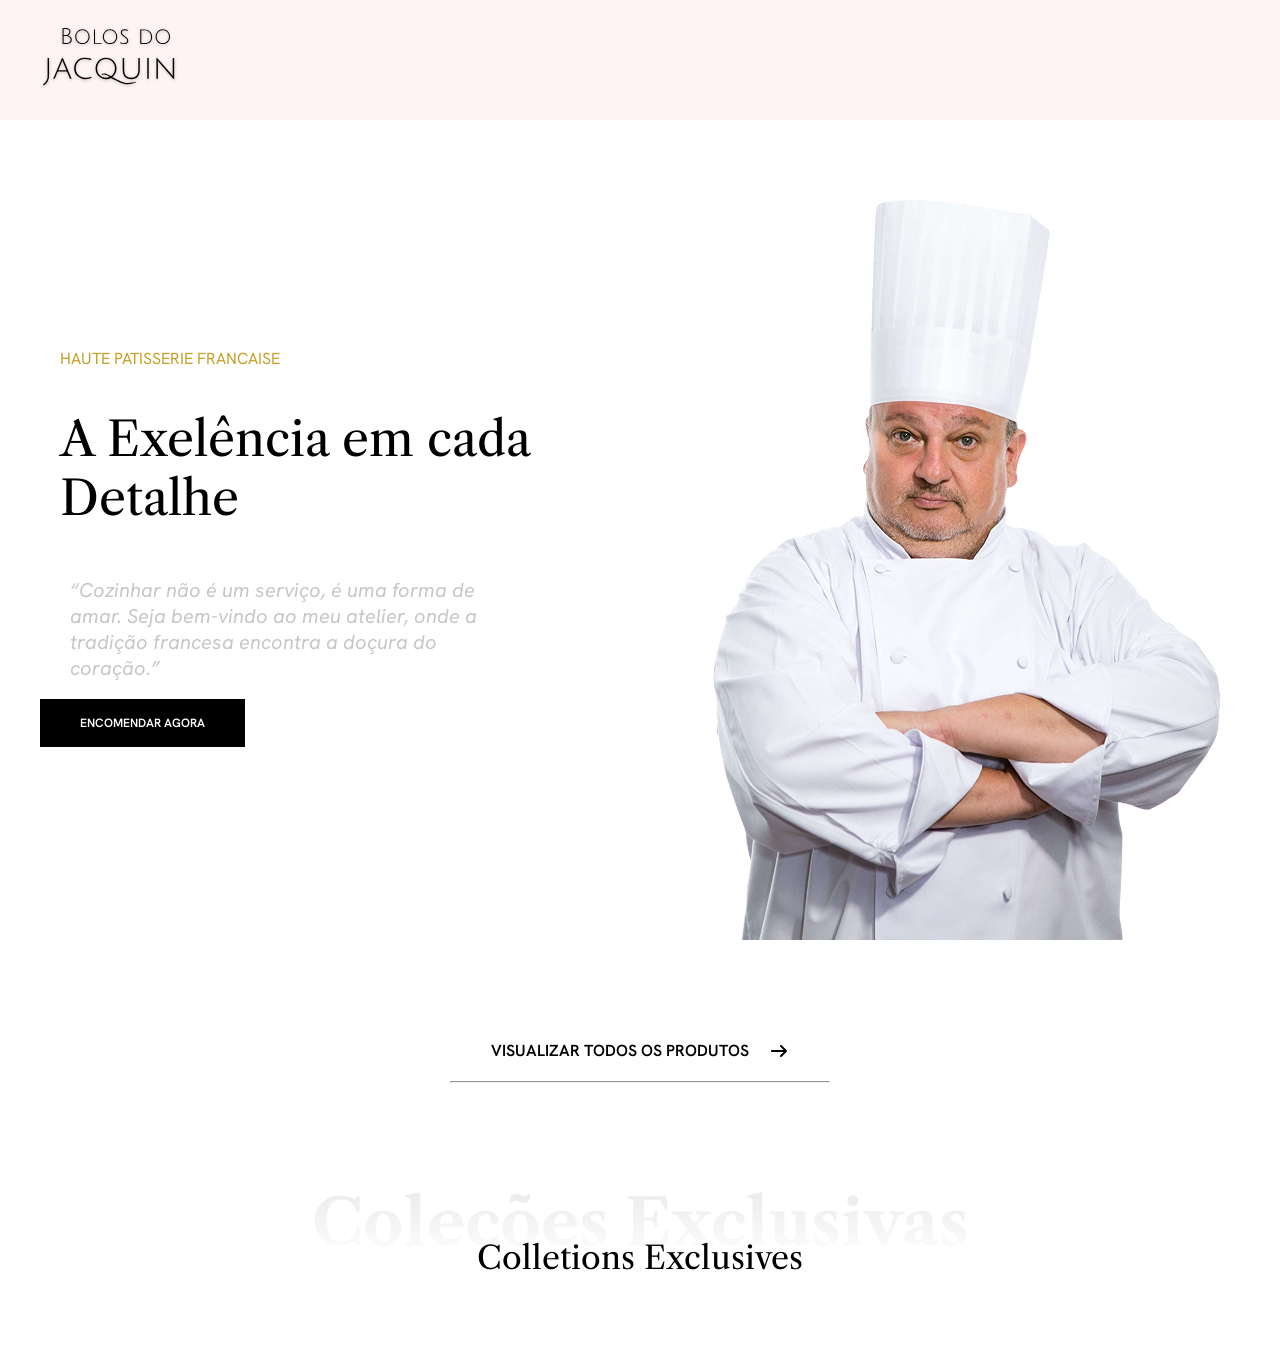
==== home/index.html @ 866b89db "primeiro html bolos do jaquin" ====
<!DOCTYPE html>
<html lang="pt-br">

<head>
    <meta charset="UTF-8">
    <meta name="viewport" content="width=device-width, initial-scale=1.0">
    <title>bolos janquin - home</title>
    <link rel="stylesheet" href="style.css">
    <link rel="preconnect" href="https://fonts.googleapis.com">
    <link rel="preconnect" href="https://fonts.gstatic.com" crossorigin>
    <link
        href="https://fonts.googleapis.com/css2?family=Hanken+Grotesk:ital,wght@0,100..900;1,100..900&family=Libre+Caslon+Text:ital,wght@0,400;0,700;1,400&display=swap"
        rel="stylesheet">
</head>

<body>
    <header class="home_cabecalho">
        <div class="home_container">
            <img src="../img/Bolos do jacquin.svg" alt="logo bolos do jacquin">
        </div>
    </header>
    <main>
        <h1>pagina inicial bolos do jacquin</h1>
        <section class="home_banner">
            <div class="home_container banner_container">
                <div class="box_texto_banner">
                    <span class="linha1">haute patisserie francaise</span><br>
                    <span class="linha2">A Exelência em cada Detalhe</span>
                    <p class="linha3">“Cozinhar não é um serviço, é uma forma de amar.
                        Seja bem-vindo ao meu atelier, onde a tradição francesa encontra a doçura do coração.”
                    </p>
                    <a class="linha4">encomendar agora</a>
                </div>


                <img src="../img/jaquin banner .png" alt="foto do jaquin">
            </div>
        </section>

        <section class=" home_container home_produtos">
            <div class="link_produtos">

                <div>
                    <a href="link_produtos">visualizar todos os produtos</a>
                    <svg xmlns="http://www.w3.org/2000/svg"
                        viewBox="0 0 640 640"><!--!Font Awesome Free 7.3.1 by @fontawesome - https://fontawesome.com License - https://fontawesome.com/license/free Copyright 2026 Fonticons, Inc.-->
                        <path
                            d="M566.6 342.6C579.1 330.1 579.1 309.8 566.6 297.3L406.6 137.3C394.1 124.8 373.8 124.8 361.3 137.3C348.8 149.8 348.8 170.1 361.3 182.6L466.7 288L96 288C78.3 288 64 302.3 64 320C64 337.7 78.3 352 96 352L466.7 352L361.3 457.4C348.8 469.9 348.8 490.2 361.3 502.7C373.8 515.2 394.1 515.2 406.6 502.7L566.6 342.7z" />
                    </svg>
                </div>
                <hr>

            </div>


            <div class="home_subtitulo">
                <h2>Coleções Exclusivas</h2>
                <span>Colletions Exclusives</span>
                <hr>
            </div>

            <div></div>
        </section>
    </main>

</body>

</html>
---- home/style.css ----
* {
    margin: 0;
    padding: 0;
    box-sizing: border-box;
}


h1 {
    position: absolute;
    width: 1px;
    height: 1px;
    margin: -1px;
    overflow: hidden;
}


/* -----cabecalho--- */


.home_cabecalho {
    background-color: #fff4f4;
    height: 120px;
    display: flex;
    justify-content: center;
    align-items: center;

}





.home_container {
    /* background-color: aqua; */
    max-width: 1200px;
    width: 95%;
    margin: 0 auto;


}


/* ------BANNER------ */

.home-banner {
    background-color: #fff4f4;
}

.box_texto_banner {
    /* background-color: rgb(238, 17, 17); */
    font-family: "Hanken Grotesk", sans-serif;
    max-width: 520px;




}



.banner_container {
    display: flex;
    align-items: center;
    justify-content: space-between;

}



.banner_container img {
    width: 547px;

}

.linha1 {
    color: #c5a028;
    font-size: 16px;
    font-weight: 500px;
    text-transform: uppercase;
    margin: 20px;
    display: inline-block;


}

.linha2 {
    font-family: "Libre Caslon Text", serif;
    font-size: 48px;
    margin: 20px;
    display: inline-block;

}

.linha3 {
    font-size: 20px;
    font-style: italic;
    color: #aaaa;
    margin: 30px;
    display: inline-block;
}

.linha4 {
    font-weight: 600;
    font-size: 12px;
    text-transform: uppercase;
    color: #ffffff;
    text-decoration: none;

    background-color: #000000;
    padding: 16px 40px;
}

/* -----produtos----- */
.home_produtos {
    padding: 100px 0;


}




.link_produtos a {
    font-family: "Hanken Grotesk", sans-serif;
    font-weight: 600;
    font-size: 16px;
    text-transform: uppercase;
    text-decoration: none;
    color: #000000;

}

.link_produtos svg {

    width: 20px;
}




.link_produtos div {
    display: flex;
    align-items: center;
    justify-content: center;
    gap: 20px;
    margin-bottom: 20px;


}

.link_produtos hr {
    max-width: 380px;
    width: 100%;
    margin: 0 auto;
}

.home_subtitulo{
    font-family: "Libre Caslon Text", serif;
/* background-color: #343355; */
display: flex;
flex-direction: column;
align-items: center;
position: relative;
margin-top: 100px;

}
.home_subtitulo h2{
font-weight: 700;
font-size:  64px; 
background-image:linear-gradient(0deg, #ffffff, #e9e9e9) ;
background-clip: text; 
-webkit-background-clip: text;
color: transparent;
-webkit-text-fill-color: transparent;
}
.home_subtitulo span{
    font-size: 32px;
    position: absolute;
    bottom: -10px;


}
.home_subtitulo hr{
    max-width: 380px;
    width: 100%;
    background-color: #c5a028;
    margin-top: 5px;
    border: none;
    height: 2pxw;
}
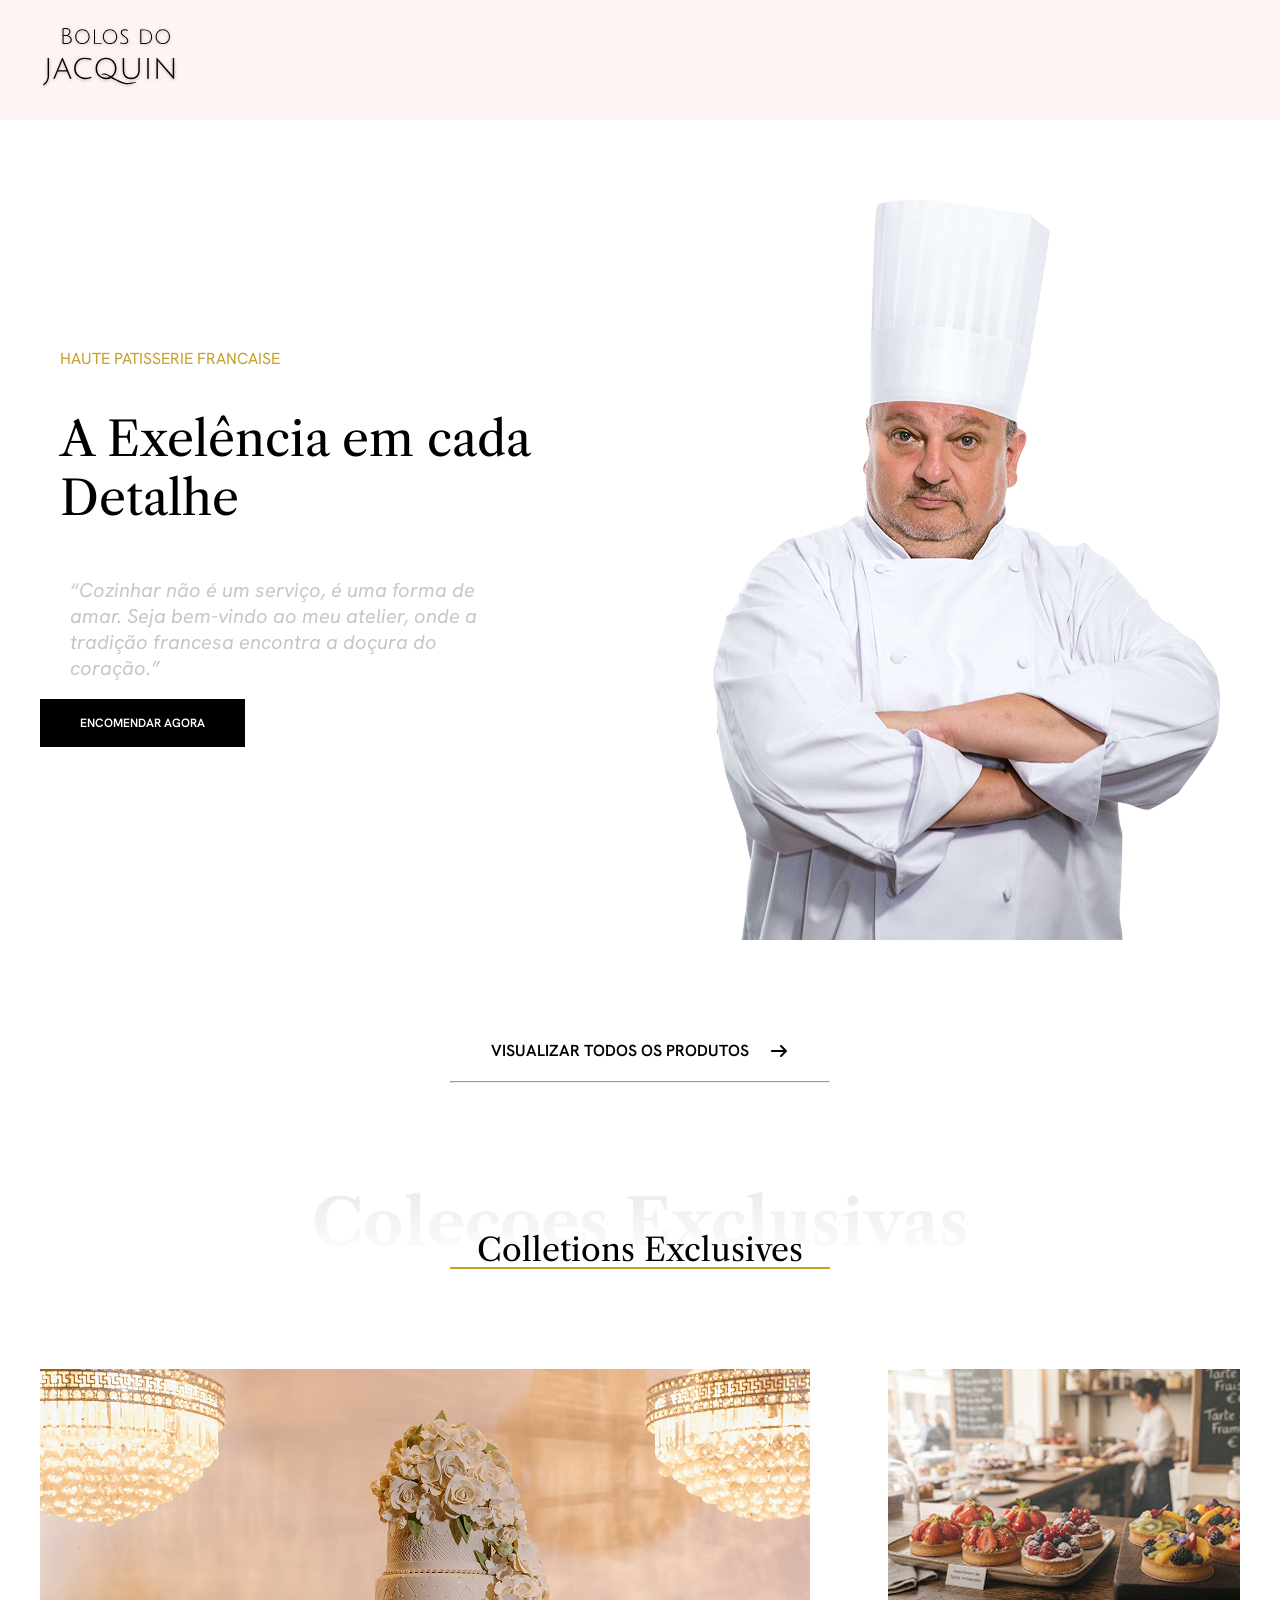
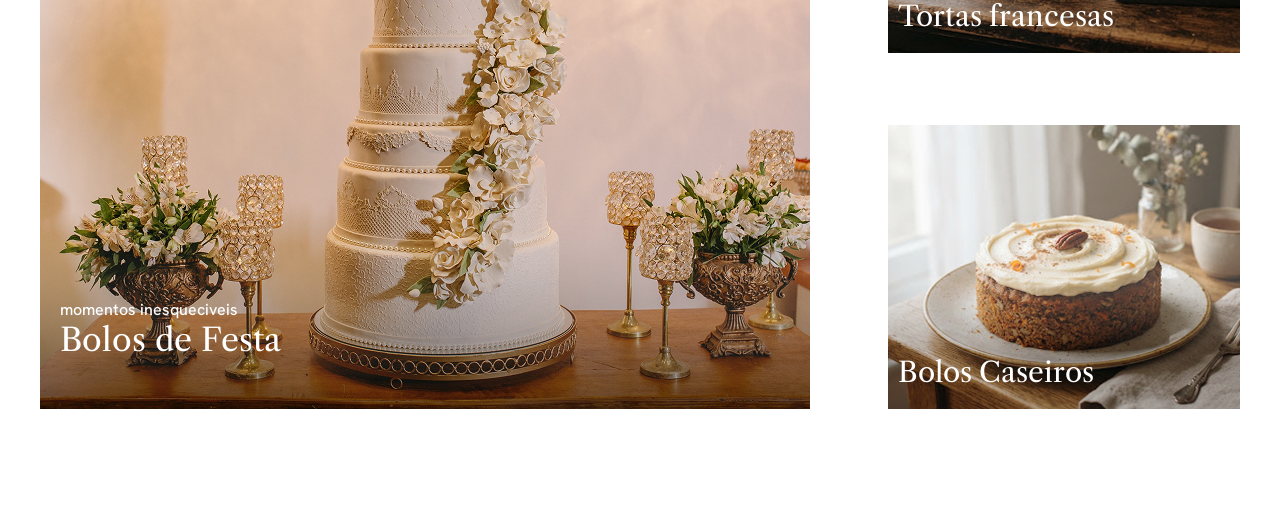
==== commit bb010055: "seção de categoria finalizadas" ====
--- a/home/index.html
+++ b/home/index.html
@@ -54,12 +54,32 @@
 
 
             <div class="home_subtitulo">
-                <h2>Coleções Exclusivas</h2>
+                <h2>Colecoes Exclusivas</h2>
                 <span>Colletions Exclusives</span>
                 <hr>
             </div>
 
-            <div></div>
+
+            <div class="container_categorias">
+                <a href="">
+                    <div class="img_categoria1">
+                        <span>momentos inesqueciveis</span>
+                        <h3>Bolos de Festa</h3>
+                    </div>
+                </a>
+                <div class="col_categoria2">
+                    <a href="">
+                        <div class="img_categoria2">
+                            <h3>Tortas francesas</h3>
+                        </div>
+                    </a>
+                    <a href="">
+                        <div class="img_categoria3">
+                            <h3>Bolos Caseiros</h3>
+                        </div>
+                    </a>
+                </div>
+            </div>
         </section>
     </main>
 
--- a/home/style.css
+++ b/home/style.css
@@ -154,37 +154,123 @@
     margin: 0 auto;
 }
 
-.home_subtitulo{
+.home_subtitulo {
     font-family: "Libre Caslon Text", serif;
-/* background-color: #343355; */
-display: flex;
-flex-direction: column;
-align-items: center;
-position: relative;
-margin-top: 100px;
-
-}
-.home_subtitulo h2{
-font-weight: 700;
-font-size:  64px; 
-background-image:linear-gradient(0deg, #ffffff, #e9e9e9) ;
-background-clip: text; 
--webkit-background-clip: text;
-color: transparent;
--webkit-text-fill-color: transparent;
-}
-.home_subtitulo span{
+    /* background-color: #343355; */
+    display: flex;
+    flex-direction: column;
+    align-items: center;
+    position: relative;
+    margin-top: 100px;
+    margin-bottom: 100px;
+
+}
+
+.home_subtitulo h2 {
+    font-weight: 700;
+    font-size: 64px;
+    background-image: linear-gradient(0deg, #ffffff, #e9e9e9);
+    background-clip: text;
+    -webkit-background-clip: text;
+    color: transparent;
+    -webkit-text-fill-color: transparent;
+}
+
+.home_subtitulo span {
     font-size: 32px;
     position: absolute;
     bottom: -10px;
-
-
-}
-.home_subtitulo hr{
+    margin-bottom: 10px;
+    
+
+
+}
+
+
+.home_subtitulo hr {
     max-width: 380px;
     width: 100%;
     background-color: #c5a028;
     margin-top: 5px;
     border: none;
-    height: 2pxw;
+    height: 2px;
+    
+}
+
+
+.container_categorias {
+    display: flex;
+    justify-content: space-between;
+    width: 100%;
+
+}
+
+
+
+
+.container_categorias a {
+    color: #ffffff;
+    text-decoration: none;
+}
+
+.img_categoria1 {
+    background-image: url(../img/bolo.png);
+    /* width: 70%; */
+    width: 770px;
+    height: 640px;
+    display: flex;
+    flex-direction: column;
+    justify-content: flex-end;
+    padding: 50px 20px;
+
+}
+
+.img_categoria1 span {
+    font-family: "Hanken Grotesk", sans-serif;
+    font-weight: 500;
+    color: #ffffff;
+
+}
+
+
+
+.img_categoria1 h3 {
+    font-size: 32px;
+}
+
+.col_categoria2 {
+    display: flex;
+    flex-direction: column;
+    justify-content: space-between;
+}
+
+
+.home_produtos h3 {
+    font-family: "Libre Caslon Text", serif;
+    font-weight: 400;
+    color: #ffffff;
+
+}
+
+.img_categoria2 {
+    background-image: url(../img/torta.png);
+    /* width: 25%; */
+    width: 352px;
+    height: 284px;
+    display: flex;
+    align-items: flex-end;
+    padding: 20px 10px;
+    font-size: 24px;
+}
+
+.img_categoria3 {
+    background-image: url(../img/Bolos\ caseiros.png);
+    /* width: 25%; */
+    width: 352px;
+    height: 284px;
+    display: flex;
+    align-items: flex-end;
+    padding: 20px 10px;
+    font-size: 24px;
+
 }
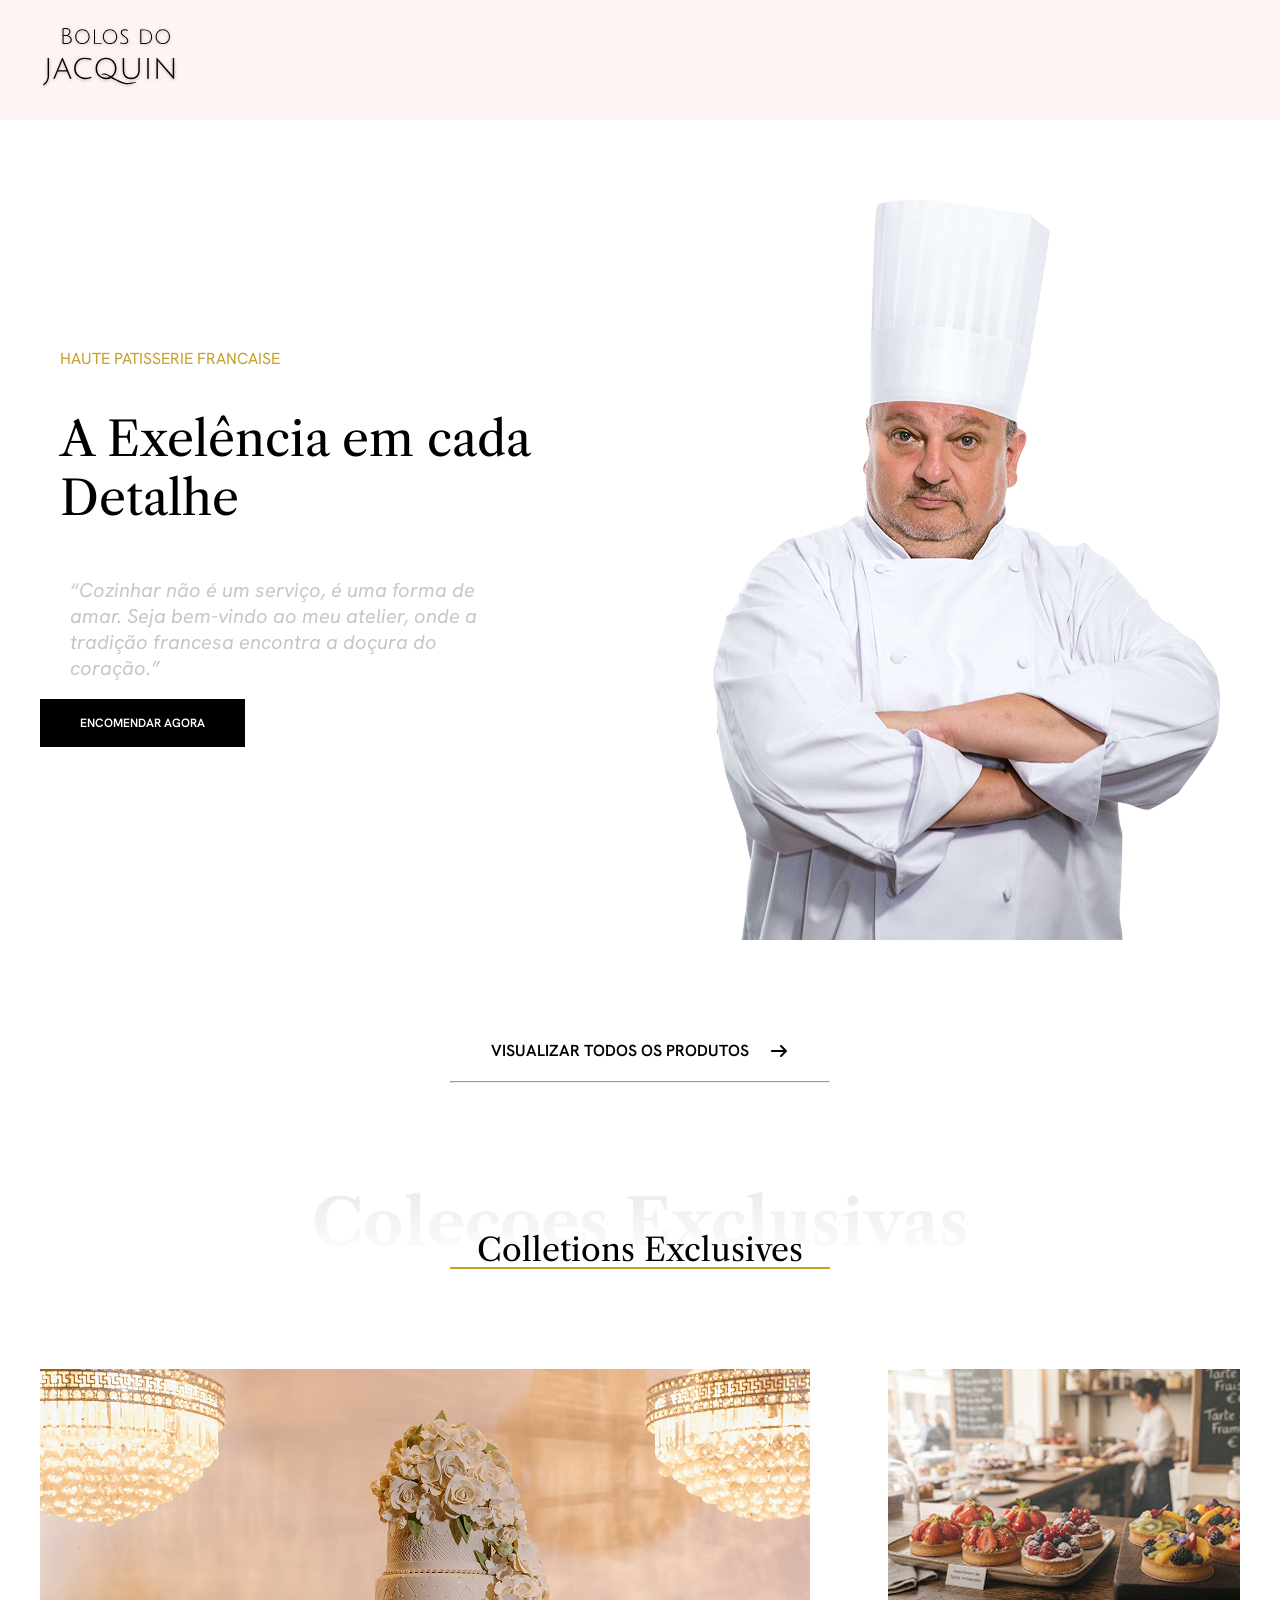
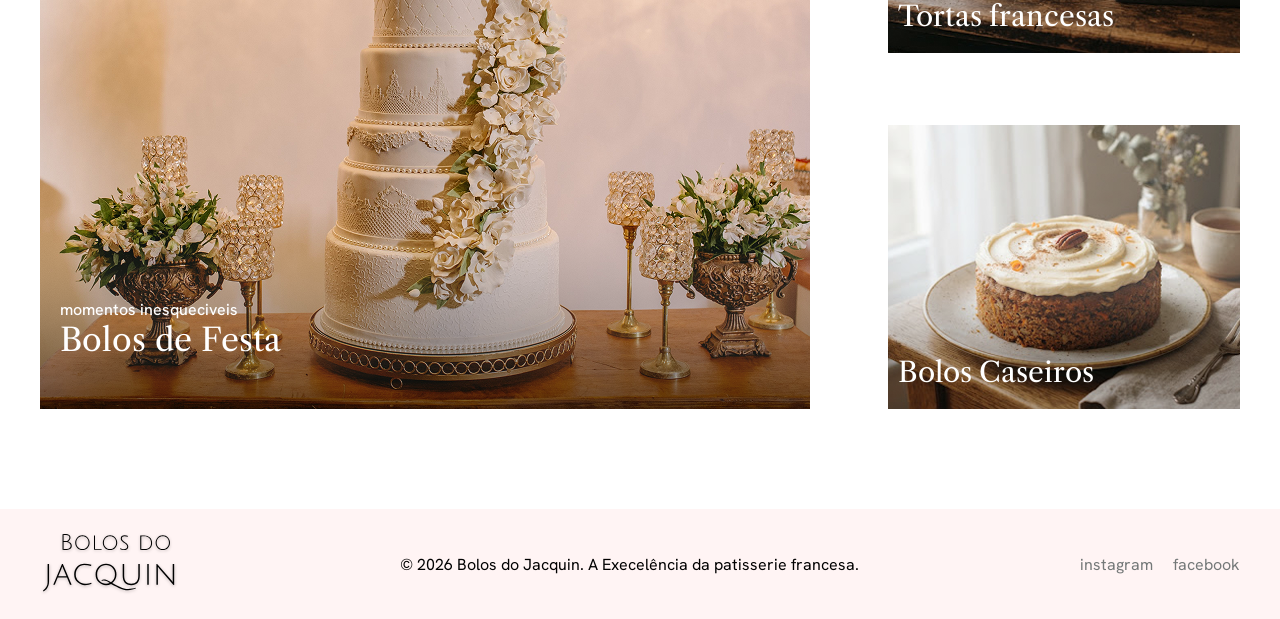
==== commit dc9557fc: "pagina cadastrar e listar iniciada" ====
--- a/home/index.html
+++ b/home/index.html
@@ -82,7 +82,16 @@
             </div>
         </section>
     </main>
+    <footer>
+        <div class="home_container footer_container">
+            <img src="../img/Bolos do jacquin.svg" alt="logo do jacquin">
+            <span> © 2026 Bolos do Jacquin. A Execelência da patisserie francesa.</span>
 
+            <nav class="nav_footer"> <a href="">instagram</a>
+                <a href="">facebook</a>
+            </nav>
+        </div>
+    </footer>
 </body>
 
 </html>
--- a/home/style.css
+++ b/home/style.css
@@ -181,7 +181,7 @@
     position: absolute;
     bottom: -10px;
     margin-bottom: 10px;
-    
+
 
 
 }
@@ -194,7 +194,7 @@
     margin-top: 5px;
     border: none;
     height: 2px;
-    
+
 }
 
 
@@ -273,4 +273,40 @@
     padding: 20px 10px;
     font-size: 24px;
 
-}+}
+
+/* --------footer--------- */
+
+footer{
+  background-color: #fff4f4;
+  height: 110px;
+  display: flex;
+  align-items: center;
+}
+.footer_container {
+   display: flex;
+   justify-content: space-between;
+   align-items: center;
+   
+}
+
+
+.nav_footer{
+    display: flex;
+    justify-content: space-between;
+    width: 160px;
+    
+}
+
+
+.footer_container span, 
+.nav_footer a{
+     font-family: "Hanken Grotesk", sans-serif;
+}
+
+
+.nav_footer a{ 
+    text-decoration: none;
+    color: #747878;
+}
+
